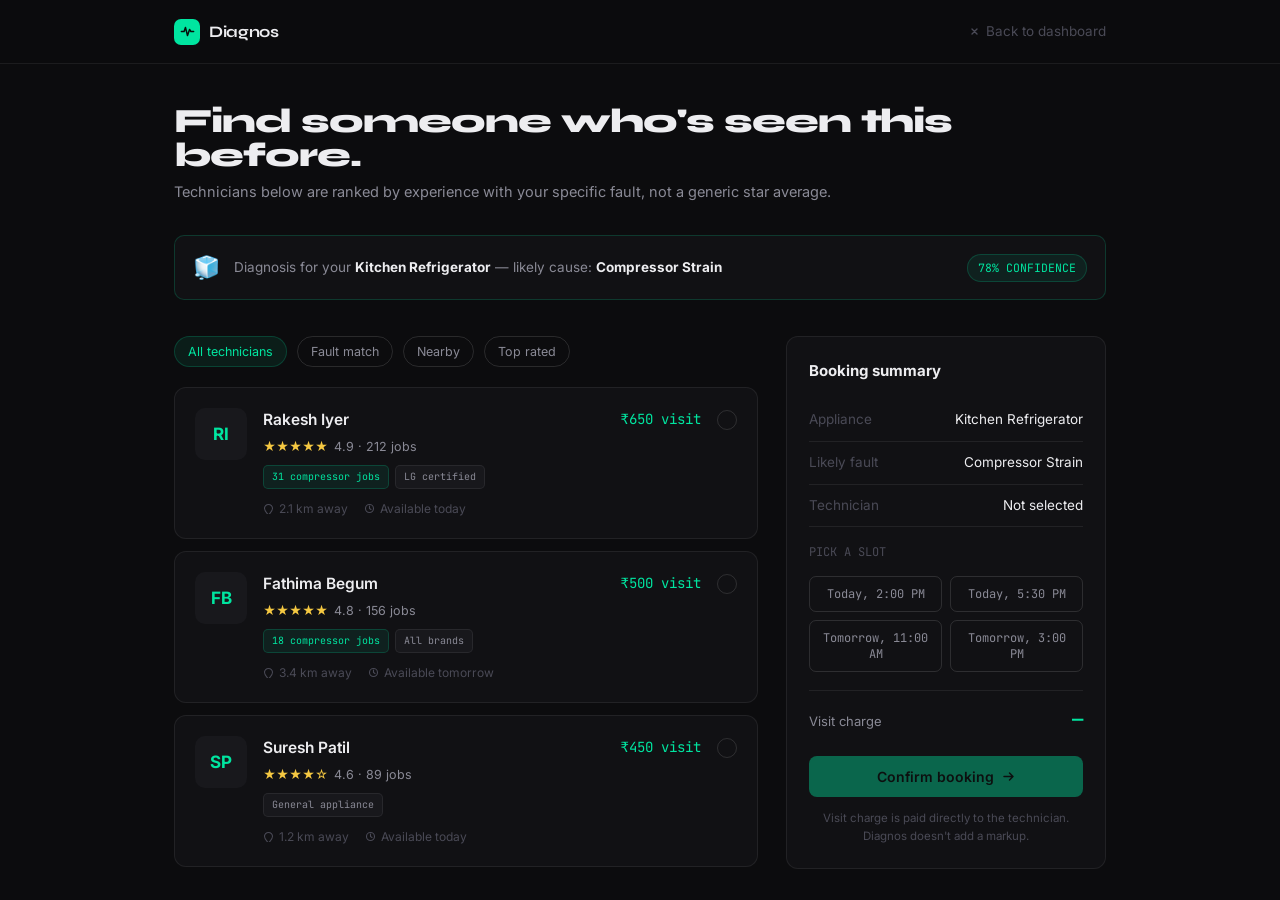
==== book-technician.html @ 05e7fd40 "Initial Commit" ====
<!DOCTYPE html>
<html lang="en">
<head>
<meta charset="UTF-8">
<meta name="viewport" content="width=device-width, initial-scale=1.0">
<title>Book a technician — Diagnos</title>
<link rel="preconnect" href="https://fonts.googleapis.com">
<link rel="preconnect" href="https://fonts.gstatic.com" crossorigin>
<link href="https://fonts.googleapis.com/css2?family=Syne:wght@600;700;800&family=Inter:wght@400;500;600&family=JetBrains+Mono:wght@400;500&display=swap" rel="stylesheet">
<style>
:root {
  --bg:        #0C0C0E;
  --surface:   #111114;
  --surface-2: #18181C;
  --border:    rgba(255,255,255,0.07);
  --border-2:  rgba(255,255,255,0.12);
  --text:      #EDEDF0;
  --muted:     #8A8A96;
  --dim:       #4A4A56;
  --accent:    #00E5A0;
  --accent-dim:#00E5A014;
  --accent-bdr:#00E5A030;
  --red:       #FF5757;
  --yellow:    #F5C842;
  --ff-display: 'Syne', sans-serif;
  --ff-body:    'Inter', sans-serif;
  --ff-mono:    'JetBrains Mono', monospace;
  --ease: cubic-bezier(0.16, 1, 0.3, 1);
}
*, *::before, *::after { margin: 0; padding: 0; box-sizing: border-box; }
body {
  background: var(--bg);
  color: var(--text);
  font-family: var(--ff-body);
  font-size: 16px;
  line-height: 1.6;
  -webkit-font-smoothing: antialiased;
  min-height: 100vh;
}
a { color: inherit; text-decoration: none; }
button { cursor: pointer; font-family: inherit; border: none; background: none; }

:focus-visible { outline: 2px solid var(--accent); outline-offset: 3px; border-radius: 4px; }
.display { font-family: var(--ff-display); font-weight: 800; letter-spacing: -0.03em; line-height: 1.0; }
.mono { font-family: var(--ff-mono); }

.btn {
  display: inline-flex; align-items: center; justify-content: center; gap: 8px;
  padding: 12px 22px; border-radius: 8px; font-size: 14px; font-weight: 600;
  transition: all 0.18s ease; white-space: nowrap;
}
.btn svg { flex-shrink: 0; transition: transform 0.18s ease; }
.btn:hover svg { transform: translateX(2px); }
.btn:disabled { opacity: 0.4; cursor: not-allowed; }
.btn-primary { background: var(--accent); color: #060E09; }
.btn-primary:hover:not(:disabled) { background: #19FFAD; transform: translateY(-1px); box-shadow: 0 6px 24px rgba(0,229,160,0.28); }
.btn-secondary { background: transparent; color: var(--muted); border: 1px solid var(--border-2); }
.btn-secondary:hover { color: var(--text); border-color: rgba(255,255,255,0.22); }

#topbar {
  position: sticky; top: 0; z-index: 50; height: 64px;
  display: flex; align-items: center;
  background: rgba(12,12,14,0.88); backdrop-filter: blur(16px);
  border-bottom: 1px solid var(--border);
}
.topbar-inner { width: 100%; max-width: 980px; margin: 0 auto; padding: 0 24px; display: flex; align-items: center; justify-content: space-between; }
.nav-logo { display: flex; align-items: center; gap: 9px; font-family: var(--ff-display); font-size: 16px; font-weight: 700; letter-spacing: -0.02em; }
.nav-logo-mark { width: 26px; height: 26px; background: var(--accent); border-radius: 7px; display: flex; align-items: center; justify-content: center; }
.nav-logo-mark svg { width: 15px; height: 15px; }
.exit-link { font-size: 13.5px; color: var(--dim); display: flex; align-items: center; gap: 6px; transition: color 0.15s ease; }
.exit-link:hover { color: var(--muted); }

.wrap { max-width: 980px; margin: 0 auto; padding: 0 24px; }

.page-head { padding: 40px 0 32px; }
.page-head h1 { font-size: clamp(26px, 3.4vw, 34px); margin-bottom: 8px; }
.page-head p { font-size: 14.5px; color: var(--muted); }

/* context strip carried from diagnosis */
.context-strip {
  display: flex;
  align-items: center;
  gap: 14px;
  background: var(--surface);
  border: 1px solid var(--accent-bdr);
  border-radius: 10px;
  padding: 14px 18px;
  margin-bottom: 36px;
}
.context-icon { font-size: 22px; }
.context-text { font-size: 13.5px; color: var(--muted); }
.context-text strong { color: var(--text); }
.context-conf {
  margin-left: auto;
  font-family: var(--ff-mono);
  font-size: 11.5px;
  color: var(--accent);
  background: var(--accent-dim);
  border: 1px solid var(--accent-bdr);
  padding: 4px 10px;
  border-radius: 100px;
  flex-shrink: 0;
}

.layout { display: grid; grid-template-columns: 1fr 320px; gap: 28px; align-items: start; }

/* filters */
.filter-row {
  display: flex;
  gap: 10px;
  margin-bottom: 20px;
  flex-wrap: wrap;
}
.filter-chip {
  font-size: 12.5px;
  padding: 7px 13px;
  border-radius: 100px;
  border: 1px solid var(--border-2);
  color: var(--muted);
  transition: all 0.15s ease;
}
.filter-chip:hover { color: var(--text); border-color: rgba(255,255,255,0.22); }
.filter-chip.active { color: var(--accent); background: var(--accent-dim); border-color: var(--accent-bdr); }

/* technician cards */
.tech-list { display: flex; flex-direction: column; gap: 12px; }
.tech-card {
  background: var(--surface);
  border: 1px solid var(--border);
  border-radius: 12px;
  padding: 20px;
  display: flex;
  gap: 16px;
  transition: border-color 0.18s ease;
  cursor: pointer;
}
.tech-card:hover { border-color: var(--border-2); }
.tech-card.selected { border-color: var(--accent-bdr); background: var(--accent-dim); }

.tech-avatar {
  width: 52px; height: 52px; border-radius: 10px;
  background: var(--surface-2);
  display: flex; align-items: center; justify-content: center;
  font-size: 17px; font-weight: 700; color: var(--accent);
  flex-shrink: 0;
}

.tech-info { flex: 1; min-width: 0; }
.tech-top { display: flex; justify-content: space-between; align-items: flex-start; gap: 10px; margin-bottom: 4px; }
.tech-name { font-size: 15.5px; font-weight: 600; }
.tech-price { font-family: var(--ff-mono); font-size: 14px; color: var(--accent); white-space: nowrap; }

.tech-rating { display: flex; align-items: center; gap: 6px; font-size: 12.5px; color: var(--muted); margin-bottom: 8px; }
.tech-rating .stars { color: var(--yellow); }

.tech-tags { display: flex; gap: 6px; flex-wrap: wrap; margin-bottom: 10px; }
.tech-tag {
  font-family: var(--ff-mono);
  font-size: 10px;
  padding: 3px 8px;
  border-radius: 5px;
  background: var(--surface-2);
  color: var(--muted);
  border: 1px solid var(--border);
}
.tech-tag.match { color: var(--accent); border-color: var(--accent-bdr); background: var(--accent-dim); }

.tech-meta { display: flex; gap: 16px; font-size: 12px; color: var(--dim); }
.tech-meta span { display: flex; align-items: center; gap: 5px; }
.tech-meta svg { flex-shrink: 0; }

.tech-radio {
  width: 20px; height: 20px;
  border-radius: 50%;
  border: 1.5px solid var(--border-2);
  flex-shrink: 0;
  margin-top: 2px;
  display: flex; align-items: center; justify-content: center;
  transition: border-color 0.18s ease;
}
.tech-card.selected .tech-radio { border-color: var(--accent); }
.tech-radio-dot { width: 10px; height: 10px; border-radius: 50%; background: var(--accent); opacity: 0; transition: opacity 0.15s ease; }
.tech-card.selected .tech-radio-dot { opacity: 1; }

/* booking summary sidebar */
.summary-card {
  background: var(--surface);
  border: 1px solid var(--border);
  border-radius: 12px;
  padding: 22px;
  position: sticky;
  top: 88px;
}
.summary-title { font-size: 15px; font-weight: 700; margin-bottom: 16px; }
.summary-row {
  display: flex; justify-content: space-between; align-items: flex-start;
  font-size: 13.5px; padding: 10px 0; border-bottom: 1px solid var(--border);
}
.summary-row:last-of-type { border-bottom: none; }
.summary-row .k { color: var(--dim); }
.summary-row .v { color: var(--text); text-align: right; max-width: 60%; }

.slot-grid { display: grid; grid-template-columns: 1fr 1fr; gap: 8px; margin: 14px 0 18px; }
.slot-btn {
  font-family: var(--ff-mono);
  font-size: 12px;
  padding: 9px;
  text-align: center;
  border-radius: 7px;
  border: 1px solid var(--border-2);
  color: var(--muted);
  transition: all 0.15s ease;
}
.slot-btn:hover { border-color: rgba(255,255,255,0.22); color: var(--text); }
.slot-btn.selected { border-color: var(--accent-bdr); background: var(--accent-dim); color: var(--accent); }
.slot-btn:disabled { opacity: 0.3; cursor: not-allowed; }

.summary-total { display: flex; justify-content: space-between; align-items: baseline; padding: 14px 0; margin-top: 6px; border-top: 1px solid var(--border); }
.summary-total .k { font-size: 13px; color: var(--muted); }
.summary-total .v { font-family: var(--ff-mono); font-size: 19px; font-weight: 600; color: var(--accent); }

.summary-card .btn { width: 100%; margin-top: 6px; }

.confirm-note { font-size: 11.5px; color: var(--dim); margin-top: 12px; line-height: 1.6; text-align: center; }

/* confirmed state */
.confirmed-wrap { display: none; text-align: center; padding: 60px 0 80px; }
.confirmed-wrap.show { display: block; }
.confirmed-icon {
  width: 64px; height: 64px; border-radius: 50%;
  background: var(--accent-dim); border: 1px solid var(--accent-bdr);
  display: flex; align-items: center; justify-content: center;
  color: var(--accent); margin: 0 auto 24px;
}
.confirmed-wrap h2 { font-size: 26px; margin-bottom: 10px; }
.confirmed-wrap p { font-size: 14.5px; color: var(--muted); max-width: 420px; margin: 0 auto 28px; }
.confirmed-detail {
  display: inline-flex; flex-direction: column; gap: 6px;
  background: var(--surface); border: 1px solid var(--border); border-radius: 10px;
  padding: 18px 26px; margin-bottom: 28px; text-align: left;
}
.confirmed-detail-row { display: flex; gap: 24px; font-size: 13.5px; }
.confirmed-detail-row .k { color: var(--dim); width: 90px; flex-shrink: 0; }
.confirmed-actions { display: flex; gap: 12px; justify-content: center; }

@media (max-width: 820px) {
  .layout { grid-template-columns: 1fr; }
  .summary-card { position: static; }
  .tech-card { flex-direction: column; }
}
</style>
</head>
<body>
<script src="auth.js"></script>
<script>DiagnosAuth.requireSignIn('book-technician.html');</script>

<header id="topbar">
  <div class="topbar-inner">
    <div class="nav-logo">
      <div class="nav-logo-mark" aria-hidden="true">
        <svg viewBox="0 0 22 22" fill="none"><path d="M2 11L6 11L8 5L11 17L14 8L16 11L20 11" stroke="#060E09" stroke-width="2.2" stroke-linecap="round" stroke-linejoin="round"/></svg>
      </div>
      Diagnos
    </div>
    <a href="dashboard.html" class="exit-link">
      <svg width="11" height="11" viewBox="0 0 11 11" fill="none"><path d="M3 3L8 8M8 3L3 8" stroke="currentColor" stroke-width="1.4" stroke-linecap="round"/></svg>
      Back to dashboard
    </a>
  </div>
</header>

<main class="wrap">

  <div id="bookingView">
    <div class="page-head">
      <h1 class="display">Find someone who's seen this before.</h1>
      <p>Technicians below are ranked by experience with your specific fault, not a generic star average.</p>
    </div>

    <div class="context-strip">
      <span class="context-icon">🧊</span>
      <span class="context-text">Diagnosis for your <strong>Kitchen Refrigerator</strong> — likely cause: <strong>Compressor Strain</strong></span>
      <span class="context-conf">78% CONFIDENCE</span>
    </div>

    <div class="layout">
      <div class="tech-col">

        <div class="filter-row">
          <button type="button" class="filter-chip active" data-filter="all">All technicians</button>
          <button type="button" class="filter-chip" data-filter="match">Fault match</button>
          <button type="button" class="filter-chip" data-filter="nearby">Nearby</button>
          <button type="button" class="filter-chip" data-filter="rated">Top rated</button>
        </div>

        <div class="tech-list" id="techList">

          <div class="tech-card" data-id="1" data-price="650" data-name="Rakesh Iyer" data-eta="Today, 2:00 PM">
            <div class="tech-avatar">RI</div>
            <div class="tech-info">
              <div class="tech-top">
                <div class="tech-name">Rakesh Iyer</div>
                <div class="tech-price mono">₹650 visit</div>
              </div>
              <div class="tech-rating"><span class="stars">★★★★★</span> 4.9 · 212 jobs</div>
              <div class="tech-tags">
                <span class="tech-tag match">31 compressor jobs</span>
                <span class="tech-tag">LG certified</span>
              </div>
              <div class="tech-meta">
                <span><svg width="11" height="11" viewBox="0 0 11 11" fill="none"><path d="M5.5 1.5C3.2 1.5 1.5 3.2 1.5 5.3c0 2.6 4 6.7 4 6.7s4-4.1 4-6.7C9.5 3.2 7.8 1.5 5.5 1.5Z" stroke="currentColor" stroke-width="1.1"/></svg>2.1 km away</span>
                <span><svg width="11" height="11" viewBox="0 0 11 11" fill="none"><circle cx="5.5" cy="5.5" r="4" stroke="currentColor" stroke-width="1.1"/><path d="M5.5 3V5.5L7 6.5" stroke="currentColor" stroke-width="1.1" stroke-linecap="round"/></svg>Available today</span>
              </div>
            </div>
            <div class="tech-radio"><div class="tech-radio-dot"></div></div>
          </div>

          <div class="tech-card" data-id="2" data-price="500" data-name="Fathima Begum" data-eta="Tomorrow, 11:00 AM">
            <div class="tech-avatar">FB</div>
            <div class="tech-info">
              <div class="tech-top">
                <div class="tech-name">Fathima Begum</div>
                <div class="tech-price mono">₹500 visit</div>
              </div>
              <div class="tech-rating"><span class="stars">★★★★★</span> 4.8 · 156 jobs</div>
              <div class="tech-tags">
                <span class="tech-tag match">18 compressor jobs</span>
                <span class="tech-tag">All brands</span>
              </div>
              <div class="tech-meta">
                <span><svg width="11" height="11" viewBox="0 0 11 11" fill="none"><path d="M5.5 1.5C3.2 1.5 1.5 3.2 1.5 5.3c0 2.6 4 6.7 4 6.7s4-4.1 4-6.7C9.5 3.2 7.8 1.5 5.5 1.5Z" stroke="currentColor" stroke-width="1.1"/></svg>3.4 km away</span>
                <span><svg width="11" height="11" viewBox="0 0 11 11" fill="none"><circle cx="5.5" cy="5.5" r="4" stroke="currentColor" stroke-width="1.1"/><path d="M5.5 3V5.5L7 6.5" stroke="currentColor" stroke-width="1.1" stroke-linecap="round"/></svg>Available tomorrow</span>
              </div>
            </div>
            <div class="tech-radio"><div class="tech-radio-dot"></div></div>
          </div>

          <div class="tech-card" data-id="3" data-price="450" data-name="Suresh Patil" data-eta="Today, 5:30 PM">
            <div class="tech-avatar">SP</div>
            <div class="tech-info">
              <div class="tech-top">
                <div class="tech-name">Suresh Patil</div>
                <div class="tech-price mono">₹450 visit</div>
              </div>
              <div class="tech-rating"><span class="stars">★★★★☆</span> 4.6 · 89 jobs</div>
              <div class="tech-tags">
                <span class="tech-tag">General appliance</span>
              </div>
              <div class="tech-meta">
                <span><svg width="11" height="11" viewBox="0 0 11 11" fill="none"><path d="M5.5 1.5C3.2 1.5 1.5 3.2 1.5 5.3c0 2.6 4 6.7 4 6.7s4-4.1 4-6.7C9.5 3.2 7.8 1.5 5.5 1.5Z" stroke="currentColor" stroke-width="1.1"/></svg>1.2 km away</span>
                <span><svg width="11" height="11" viewBox="0 0 11 11" fill="none"><circle cx="5.5" cy="5.5" r="4" stroke="currentColor" stroke-width="1.1"/><path d="M5.5 3V5.5L7 6.5" stroke="currentColor" stroke-width="1.1" stroke-linecap="round"/></svg>Available today</span>
              </div>
            </div>
            <div class="tech-radio"><div class="tech-radio-dot"></div></div>
          </div>

        </div>
      </div>

      <aside class="summary-card">
        <div class="summary-title">Booking summary</div>

        <div class="summary-row">
          <span class="k">Appliance</span>
          <span class="v">Kitchen Refrigerator</span>
        </div>
        <div class="summary-row">
          <span class="k">Likely fault</span>
          <span class="v">Compressor Strain</span>
        </div>
        <div class="summary-row">
          <span class="k">Technician</span>
          <span class="v" id="summaryTech">Not selected</span>
        </div>

        <div style="font-size:12px;color:var(--dim);margin:16px 0 0;font-family:var(--ff-mono);">PICK A SLOT</div>
        <div class="slot-grid">
          <button type="button" class="slot-btn" data-slot="Today, 2:00 PM">Today, 2:00 PM</button>
          <button type="button" class="slot-btn" data-slot="Today, 5:30 PM">Today, 5:30 PM</button>
          <button type="button" class="slot-btn" data-slot="Tomorrow, 11:00 AM">Tomorrow, 11:00 AM</button>
          <button type="button" class="slot-btn" data-slot="Tomorrow, 3:00 PM">Tomorrow, 3:00 PM</button>
        </div>

        <div class="summary-total">
          <span class="k">Visit charge</span>
          <span class="v" id="summaryPrice">—</span>
        </div>

        <button type="button" class="btn btn-primary" id="confirmBtn" disabled>
          Confirm booking
          <svg width="13" height="13" viewBox="0 0 13 13" fill="none" aria-hidden="true"><path d="M2 6.5H11M11 6.5L7.5 3M11 6.5L7.5 10" stroke="currentColor" stroke-width="1.5" stroke-linecap="round" stroke-linejoin="round"/></svg>
        </button>
        <p class="confirm-note">Visit charge is paid directly to the technician. Diagnos doesn't add a markup.</p>
      </aside>
    </div>
  </div>

  <div class="confirmed-wrap" id="confirmedView">
    <div class="confirmed-icon">
      <svg width="28" height="28" viewBox="0 0 28 28" fill="none"><path d="M6 14.5L11.5 20L22 8" stroke="currentColor" stroke-width="2.2" stroke-linecap="round" stroke-linejoin="round"/></svg>
    </div>
    <h2 class="display">Booking confirmed.</h2>
    <p>You'll get a reminder an hour before your technician arrives. They'll already have your diagnosis report.</p>

    <div class="confirmed-detail">
      <div class="confirmed-detail-row"><span class="k">Technician</span><span class="v" id="confTechName"></span></div>
      <div class="confirmed-detail-row"><span class="k">Time</span><span class="v" id="confSlot"></span></div>
      <div class="confirmed-detail-row"><span class="k">Appliance</span><span class="v">Kitchen Refrigerator</span></div>
      <div class="confirmed-detail-row"><span class="k">Visit charge</span><span class="v" id="confPrice"></span></div>
    </div>

    <div class="confirmed-actions">
      <a href="dashboard.html" class="btn btn-secondary">Back to dashboard</a>
      <a href="diagnosis.html" class="btn btn-primary">Run another diagnosis</a>
    </div>
  </div>

</main>

<script>
'use strict';

let selectedTech = null;
let selectedSlot = null;

const techList = document.getElementById('techList');
const summaryTech = document.getElementById('summaryTech');
const summaryPrice = document.getElementById('summaryPrice');
const confirmBtn = document.getElementById('confirmBtn');

function updateConfirmState() {
  confirmBtn.disabled = !(selectedTech && selectedSlot);
}

techList.querySelectorAll('.tech-card').forEach(card => {
  card.addEventListener('click', () => {
    techList.querySelectorAll('.tech-card').forEach(c => c.classList.remove('selected'));
    card.classList.add('selected');
    selectedTech = {
      name: card.dataset.name,
      price: card.dataset.price
    };
    summaryTech.textContent = selectedTech.name;
    summaryPrice.textContent = '₹' + selectedTech.price;
    updateConfirmState();
  });
});

document.querySelectorAll('.slot-btn').forEach(btn => {
  btn.addEventListener('click', () => {
    document.querySelectorAll('.slot-btn').forEach(b => b.classList.remove('selected'));
    btn.classList.add('selected');
    selectedSlot = btn.dataset.slot;
    updateConfirmState();
  });
});

document.querySelectorAll('.filter-chip').forEach(chip => {
  chip.addEventListener('click', () => {
    document.querySelectorAll('.filter-chip').forEach(c => c.classList.remove('active'));
    chip.classList.add('active');
    // Mock filter — in this demo all technicians remain visible regardless of filter.
  });
});

confirmBtn.addEventListener('click', () => {
  if (!selectedTech || !selectedSlot) return;
  document.getElementById('confTechName').textContent = selectedTech.name;
  document.getElementById('confSlot').textContent = selectedSlot;
  document.getElementById('confPrice').textContent = '₹' + selectedTech.price;

  document.getElementById('bookingView').style.display = 'none';
  document.getElementById('confirmedView').classList.add('show');
  window.scrollTo({ top: 0, behavior: 'smooth' });
});
</script>

</body>
</html>
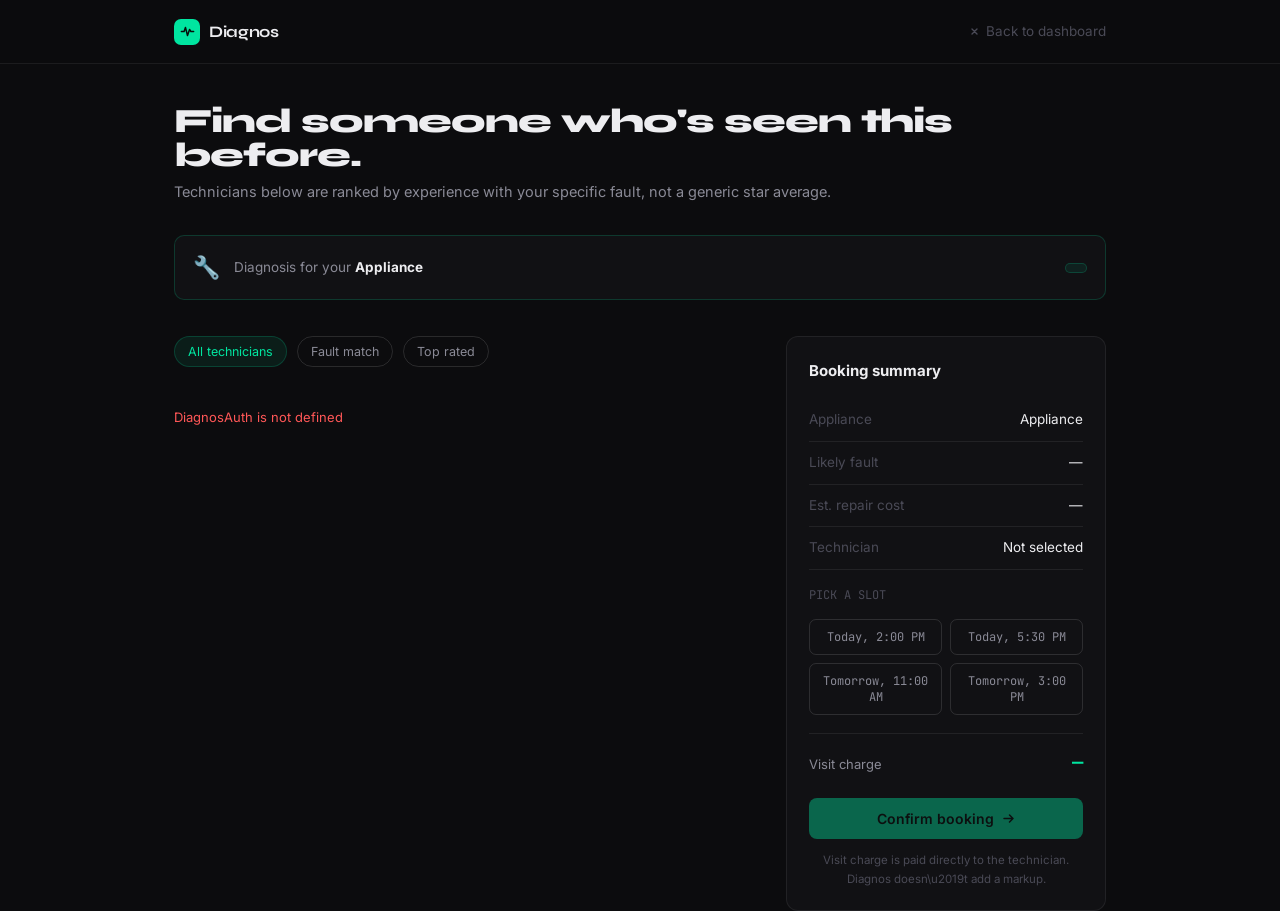
==== commit d4ac7d14: "techinician backend completed" ====
--- a/book-technician.html
+++ b/book-technician.html
@@ -277,10 +277,10 @@
       <p>Technicians below are ranked by experience with your specific fault, not a generic star average.</p>
     </div>
 
-    <div class="context-strip">
-      <span class="context-icon">🧊</span>
-      <span class="context-text">Diagnosis for your <strong>Kitchen Refrigerator</strong> — likely cause: <strong>Compressor Strain</strong></span>
-      <span class="context-conf">78% CONFIDENCE</span>
+    <div class="context-strip" id="contextStrip">
+      <span class="context-icon" id="ctxIcon">🔧</span>
+      <span class="context-text" id="ctxText">Loading diagnosis context...</span>
+      <span class="context-conf" id="ctxConf"></span>
     </div>
 
     <div class="layout">
@@ -289,71 +289,11 @@
         <div class="filter-row">
           <button type="button" class="filter-chip active" data-filter="all">All technicians</button>
           <button type="button" class="filter-chip" data-filter="match">Fault match</button>
-          <button type="button" class="filter-chip" data-filter="nearby">Nearby</button>
           <button type="button" class="filter-chip" data-filter="rated">Top rated</button>
         </div>
 
         <div class="tech-list" id="techList">
-
-          <div class="tech-card" data-id="1" data-price="650" data-name="Rakesh Iyer" data-eta="Today, 2:00 PM">
-            <div class="tech-avatar">RI</div>
-            <div class="tech-info">
-              <div class="tech-top">
-                <div class="tech-name">Rakesh Iyer</div>
-                <div class="tech-price mono">₹650 visit</div>
-              </div>
-              <div class="tech-rating"><span class="stars">★★★★★</span> 4.9 · 212 jobs</div>
-              <div class="tech-tags">
-                <span class="tech-tag match">31 compressor jobs</span>
-                <span class="tech-tag">LG certified</span>
-              </div>
-              <div class="tech-meta">
-                <span><svg width="11" height="11" viewBox="0 0 11 11" fill="none"><path d="M5.5 1.5C3.2 1.5 1.5 3.2 1.5 5.3c0 2.6 4 6.7 4 6.7s4-4.1 4-6.7C9.5 3.2 7.8 1.5 5.5 1.5Z" stroke="currentColor" stroke-width="1.1"/></svg>2.1 km away</span>
-                <span><svg width="11" height="11" viewBox="0 0 11 11" fill="none"><circle cx="5.5" cy="5.5" r="4" stroke="currentColor" stroke-width="1.1"/><path d="M5.5 3V5.5L7 6.5" stroke="currentColor" stroke-width="1.1" stroke-linecap="round"/></svg>Available today</span>
-              </div>
-            </div>
-            <div class="tech-radio"><div class="tech-radio-dot"></div></div>
-          </div>
-
-          <div class="tech-card" data-id="2" data-price="500" data-name="Fathima Begum" data-eta="Tomorrow, 11:00 AM">
-            <div class="tech-avatar">FB</div>
-            <div class="tech-info">
-              <div class="tech-top">
-                <div class="tech-name">Fathima Begum</div>
-                <div class="tech-price mono">₹500 visit</div>
-              </div>
-              <div class="tech-rating"><span class="stars">★★★★★</span> 4.8 · 156 jobs</div>
-              <div class="tech-tags">
-                <span class="tech-tag match">18 compressor jobs</span>
-                <span class="tech-tag">All brands</span>
-              </div>
-              <div class="tech-meta">
-                <span><svg width="11" height="11" viewBox="0 0 11 11" fill="none"><path d="M5.5 1.5C3.2 1.5 1.5 3.2 1.5 5.3c0 2.6 4 6.7 4 6.7s4-4.1 4-6.7C9.5 3.2 7.8 1.5 5.5 1.5Z" stroke="currentColor" stroke-width="1.1"/></svg>3.4 km away</span>
-                <span><svg width="11" height="11" viewBox="0 0 11 11" fill="none"><circle cx="5.5" cy="5.5" r="4" stroke="currentColor" stroke-width="1.1"/><path d="M5.5 3V5.5L7 6.5" stroke="currentColor" stroke-width="1.1" stroke-linecap="round"/></svg>Available tomorrow</span>
-              </div>
-            </div>
-            <div class="tech-radio"><div class="tech-radio-dot"></div></div>
-          </div>
-
-          <div class="tech-card" data-id="3" data-price="450" data-name="Suresh Patil" data-eta="Today, 5:30 PM">
-            <div class="tech-avatar">SP</div>
-            <div class="tech-info">
-              <div class="tech-top">
-                <div class="tech-name">Suresh Patil</div>
-                <div class="tech-price mono">₹450 visit</div>
-              </div>
-              <div class="tech-rating"><span class="stars">★★★★☆</span> 4.6 · 89 jobs</div>
-              <div class="tech-tags">
-                <span class="tech-tag">General appliance</span>
-              </div>
-              <div class="tech-meta">
-                <span><svg width="11" height="11" viewBox="0 0 11 11" fill="none"><path d="M5.5 1.5C3.2 1.5 1.5 3.2 1.5 5.3c0 2.6 4 6.7 4 6.7s4-4.1 4-6.7C9.5 3.2 7.8 1.5 5.5 1.5Z" stroke="currentColor" stroke-width="1.1"/></svg>1.2 km away</span>
-                <span><svg width="11" height="11" viewBox="0 0 11 11" fill="none"><circle cx="5.5" cy="5.5" r="4" stroke="currentColor" stroke-width="1.1"/><path d="M5.5 3V5.5L7 6.5" stroke="currentColor" stroke-width="1.1" stroke-linecap="round"/></svg>Available today</span>
-              </div>
-            </div>
-            <div class="tech-radio"><div class="tech-radio-dot"></div></div>
-          </div>
-
+          <div style="color:var(--muted);font-size:13.5px;padding:20px 0;">Loading technicians...</div>
         </div>
       </div>
 
@@ -362,11 +302,15 @@
 
         <div class="summary-row">
           <span class="k">Appliance</span>
-          <span class="v">Kitchen Refrigerator</span>
+          <span class="v" id="summaryAppliance">—</span>
         </div>
         <div class="summary-row">
           <span class="k">Likely fault</span>
-          <span class="v">Compressor Strain</span>
+          <span class="v" id="summaryFault">—</span>
+        </div>
+        <div class="summary-row">
+          <span class="k">Est. repair cost</span>
+          <span class="v" id="summaryCost">—</span>
         </div>
         <div class="summary-row">
           <span class="k">Technician</span>
@@ -390,7 +334,8 @@
           Confirm booking
           <svg width="13" height="13" viewBox="0 0 13 13" fill="none" aria-hidden="true"><path d="M2 6.5H11M11 6.5L7.5 3M11 6.5L7.5 10" stroke="currentColor" stroke-width="1.5" stroke-linecap="round" stroke-linejoin="round"/></svg>
         </button>
-        <p class="confirm-note">Visit charge is paid directly to the technician. Diagnos doesn't add a markup.</p>
+        <p class="confirm-note">Visit charge is paid directly to the technician. Diagnos doesn\u2019t add a markup.</p>
+        <div id="bookingError" style="color:var(--red);font-size:12px;margin-top:8px;display:none;"></div>
       </aside>
     </div>
   </div>
@@ -400,12 +345,12 @@
       <svg width="28" height="28" viewBox="0 0 28 28" fill="none"><path d="M6 14.5L11.5 20L22 8" stroke="currentColor" stroke-width="2.2" stroke-linecap="round" stroke-linejoin="round"/></svg>
     </div>
     <h2 class="display">Booking confirmed.</h2>
-    <p>You'll get a reminder an hour before your technician arrives. They'll already have your diagnosis report.</p>
+    <p>You\u2019ll get a reminder an hour before your technician arrives. They\u2019ll already have your diagnosis report.</p>
 
     <div class="confirmed-detail">
       <div class="confirmed-detail-row"><span class="k">Technician</span><span class="v" id="confTechName"></span></div>
       <div class="confirmed-detail-row"><span class="k">Time</span><span class="v" id="confSlot"></span></div>
-      <div class="confirmed-detail-row"><span class="k">Appliance</span><span class="v">Kitchen Refrigerator</span></div>
+      <div class="confirmed-detail-row"><span class="k">Appliance</span><span class="v" id="confAppliance"></span></div>
       <div class="confirmed-detail-row"><span class="k">Visit charge</span><span class="v" id="confPrice"></span></div>
     </div>
 
@@ -420,32 +365,145 @@
 <script>
 'use strict';
 
+const API_BASE = 'http://127.0.0.1:8000';
+const APPLIANCE_ICONS = { fridge: '\u2744\ufe0f', ac: '\u2744\ufe0f', washer: '\ud83e\uddf9', purifier: '\ud83d\udca8', camera: '\ud83d\udcf7' };
+
 let selectedTech = null;
 let selectedSlot = null;
+let allTechnicians = [];
+let ctx = null;
 
 const techList = document.getElementById('techList');
 const summaryTech = document.getElementById('summaryTech');
 const summaryPrice = document.getElementById('summaryPrice');
 const confirmBtn = document.getElementById('confirmBtn');
+const bookingError = document.getElementById('bookingError');
+
+function escapeHtml(s) {
+  const d = document.createElement('div'); d.textContent = s; return d.innerHTML;
+}
 
 function updateConfirmState() {
   confirmBtn.disabled = !(selectedTech && selectedSlot);
 }
 
-techList.querySelectorAll('.tech-card').forEach(card => {
+// Load diagnosis context from sessionStorage or URL params
+function loadContext() {
+  const stored = sessionStorage.getItem('diagnos_booking_context');
+  if (stored) {
+    ctx = JSON.parse(stored);
+  } else {
+    const params = new URLSearchParams(location.search);
+    ctx = {
+      diagnosis_id: params.get('diagnosis_id'),
+      fault_name: params.get('fault'),
+      appliance_name: params.get('appliance') || 'Appliance',
+      confidence: null,
+      cost_min: null,
+      cost_max: null,
+    };
+  }
+
+  // Fill context strip
+  document.getElementById('ctxIcon').textContent = APPLIANCE_ICONS[ctx.appliance_type] || '\ud83d\udd27';
+  const faultText = ctx.fault_name ? ` \u2014 likely cause: <strong>${escapeHtml(ctx.fault_name)}</strong>` : '';
+  document.getElementById('ctxText').innerHTML = `Diagnosis for your <strong>${escapeHtml(ctx.appliance_name || ctx.appliance_type || 'appliance')}</strong>${faultText}`;
+  document.getElementById('ctxConf').textContent = ctx.confidence ? ctx.confidence.toFixed(0) + '% CONFIDENCE' : '';
+
+  // Fill summary
+  document.getElementById('summaryAppliance').textContent = ctx.appliance_name || ctx.appliance_type || '—';
+  document.getElementById('summaryFault').textContent = ctx.fault_name || '—';
+  if (ctx.cost_min != null && ctx.cost_max != null) {
+    document.getElementById('summaryCost').textContent = '\u20b9' + Number(ctx.cost_min).toLocaleString('en-IN') + '\u2013\u20b9' + Number(ctx.cost_max).toLocaleString('en-IN');
+  }
+}
+
+// Render a single technician card
+function renderTechCard(tech) {
+  const initials = tech.name.split(' ').map(w => w[0]).join('').toUpperCase();
+  const stars = '\u2605'.repeat(Math.round(tech.rating || 0)) + '\u2606'.repeat(5 - Math.round(tech.rating || 0));
+  const isMatch = ctx && ctx.fault_name && tech.specialties.includes(ctx.fault_name);
+
+  let tagsHtml = '';
+  if (isMatch) {
+    tagsHtml += `<span class="tech-tag match">${escapeHtml(ctx.fault_name)} specialist</span>`;
+  }
+  tech.specialties.slice(0, 2).forEach(s => {
+    if (s !== ctx?.fault_name) {
+      tagsHtml += `<span class="tech-tag">${escapeHtml(s)}</span>`;
+    }
+  });
+
+  const card = document.createElement('div');
+  card.className = 'tech-card';
+  card.dataset.id = tech.id;
+  card.innerHTML = `
+    <div class="tech-avatar">${initials}</div>
+    <div class="tech-info">
+      <div class="tech-top">
+        <div class="tech-name">${escapeHtml(tech.name)}</div>
+        <div class="tech-price mono">\u20b9${tech.price_per_visit || 0} visit</div>
+      </div>
+      <div class="tech-rating"><span class="stars">${stars}</span> ${(tech.rating || 0).toFixed(1)} \u00b7 ${tech.jobs_completed} jobs</div>
+      <div class="tech-tags">${tagsHtml}</div>
+      <div class="tech-meta">
+        <span><svg width="11" height="11" viewBox="0 0 11 11" fill="none"><path d="M5.5 1.5C3.2 1.5 1.5 3.2 1.5 5.3c0 2.6 4 6.7 4 6.7s4-4.1 4-6.7C9.5 3.2 7.8 1.5 5.5 1.5Z" stroke="currentColor" stroke-width="1.1"/></svg>${escapeHtml(tech.service_area || 'Local')}</span>
+        <span><svg width="11" height="11" viewBox="0 0 11 11" fill="none"><circle cx="5.5" cy="5.5" r="4" stroke="currentColor" stroke-width="1.1"/><path d="M5.5 3V5.5L7 6.5" stroke="currentColor" stroke-width="1.1" stroke-linecap="round"/></svg>Available today</span>
+      </div>
+    </div>
+    <div class="tech-radio"><div class="tech-radio-dot"></div></div>
+  `;
+
   card.addEventListener('click', () => {
     techList.querySelectorAll('.tech-card').forEach(c => c.classList.remove('selected'));
     card.classList.add('selected');
-    selectedTech = {
-      name: card.dataset.name,
-      price: card.dataset.price
-    };
-    summaryTech.textContent = selectedTech.name;
-    summaryPrice.textContent = '₹' + selectedTech.price;
+    selectedTech = { id: tech.id, name: tech.name, price: tech.price_per_visit };
+    summaryTech.textContent = tech.name;
+    summaryPrice.textContent = '\u20b9' + (tech.price_per_visit || 0);
     updateConfirmState();
   });
+
+  return card;
+}
+
+function renderTechnicians(techs) {
+  techList.innerHTML = '';
+  if (techs.length === 0) {
+    techList.innerHTML = '<div style="color:var(--muted);font-size:13.5px;padding:20px 0;">No technicians available.</div>';
+    return;
+  }
+  techs.forEach(t => techList.appendChild(renderTechCard(t)));
+}
+
+async function loadTechnicians() {
+  try {
+    const faultParam = ctx && ctx.fault_name ? `?fault_name=${encodeURIComponent(ctx.fault_name)}` : '';
+    const res = await DiagnosAuth.authFetch(`${API_BASE}/technicians${faultParam}`);
+    if (!res.ok) throw new Error('Failed to load technicians');
+    allTechnicians = await res.json();
+    renderTechnicians(allTechnicians);
+  } catch (err) {
+    techList.innerHTML = `<div style="color:var(--red);font-size:13px;padding:20px 0;">${escapeHtml(err.message)}</div>`;
+  }
+}
+
+// Filter chips
+document.querySelectorAll('.filter-chip').forEach(chip => {
+  chip.addEventListener('click', () => {
+    document.querySelectorAll('.filter-chip').forEach(c => c.classList.remove('active'));
+    chip.classList.add('active');
+    const filter = chip.dataset.filter;
+    let filtered = [...allTechnicians];
+    if (filter === 'match' && ctx?.fault_name) {
+      filtered = filtered.filter(t => t.specialties.includes(ctx.fault_name));
+    } else if (filter === 'rated') {
+      filtered.sort((a, b) => (b.rating || 0) - (a.rating || 0));
+    }
+    renderTechnicians(filtered);
+  });
 });
 
+// Slot selection
 document.querySelectorAll('.slot-btn').forEach(btn => {
   btn.addEventListener('click', () => {
     document.querySelectorAll('.slot-btn').forEach(b => b.classList.remove('selected'));
@@ -455,24 +513,55 @@
   });
 });
 
-document.querySelectorAll('.filter-chip').forEach(chip => {
-  chip.addEventListener('click', () => {
-    document.querySelectorAll('.filter-chip').forEach(c => c.classList.remove('active'));
-    chip.classList.add('active');
-    // Mock filter — in this demo all technicians remain visible regardless of filter.
-  });
+// Confirm booking
+confirmBtn.addEventListener('click', async () => {
+  if (!selectedTech || !selectedSlot || !ctx?.diagnosis_id) return;
+  confirmBtn.disabled = true;
+  confirmBtn.textContent = 'Booking...';
+  bookingError.style.display = 'none';
+
+  try {
+    const res = await DiagnosAuth.authFetch(`${API_BASE}/bookings`, {
+      method: 'POST',
+      headers: { 'Content-Type': 'application/json' },
+      body: JSON.stringify({
+        diagnosis_id: ctx.diagnosis_id,
+        technician_id: selectedTech.id,
+        scheduled_slot: selectedSlot,
+      }),
+    });
+
+    if (!res.ok) {
+      const body = await res.json().catch(() => ({}));
+      throw new Error(body.detail || 'Booking failed');
+    }
+
+    const booking = await res.json();
+
+    // Show confirmation
+    document.getElementById('confTechName').textContent = selectedTech.name;
+    document.getElementById('confSlot').textContent = selectedSlot;
+    document.getElementById('confAppliance').textContent = ctx.appliance_name || ctx.appliance_type || '—';
+    document.getElementById('confPrice').textContent = '\u20b9' + (booking.price || selectedTech.price);
+
+    document.getElementById('bookingView').style.display = 'none';
+    document.getElementById('confirmedView').classList.add('show');
+    window.scrollTo({ top: 0, behavior: 'smooth' });
+
+    // Clear booking context
+    sessionStorage.removeItem('diagnos_booking_context');
+
+  } catch (err) {
+    bookingError.textContent = err.message;
+    bookingError.style.display = 'block';
+    confirmBtn.disabled = false;
+    confirmBtn.innerHTML = 'Confirm booking <svg width="13" height="13" viewBox="0 0 13 13" fill="none" aria-hidden="true"><path d="M2 6.5H11M11 6.5L7.5 3M11 6.5L7.5 10" stroke="currentColor" stroke-width="1.5" stroke-linecap="round" stroke-linejoin="round"/></svg>';
+  }
 });
 
-confirmBtn.addEventListener('click', () => {
-  if (!selectedTech || !selectedSlot) return;
-  document.getElementById('confTechName').textContent = selectedTech.name;
-  document.getElementById('confSlot').textContent = selectedSlot;
-  document.getElementById('confPrice').textContent = '₹' + selectedTech.price;
-
-  document.getElementById('bookingView').style.display = 'none';
-  document.getElementById('confirmedView').classList.add('show');
-  window.scrollTo({ top: 0, behavior: 'smooth' });
-});
+// Init
+loadContext();
+loadTechnicians();
 </script>
 
 </body>
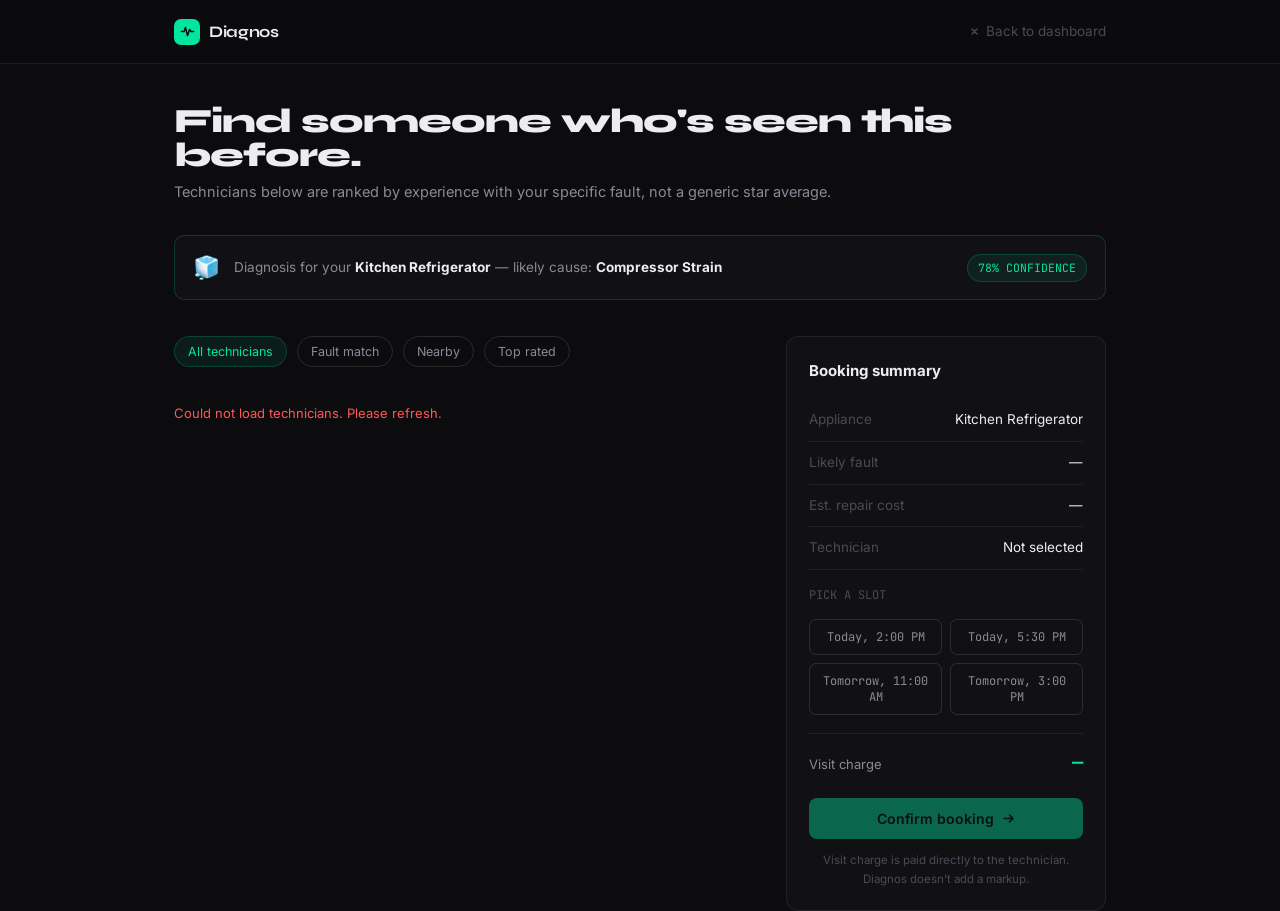
==== commit 69235565: "booking button problem fixed" ====
--- a/book-technician.html
+++ b/book-technician.html
@@ -277,10 +277,10 @@
       <p>Technicians below are ranked by experience with your specific fault, not a generic star average.</p>
     </div>
 
-    <div class="context-strip" id="contextStrip">
-      <span class="context-icon" id="ctxIcon">🔧</span>
-      <span class="context-text" id="ctxText">Loading diagnosis context...</span>
-      <span class="context-conf" id="ctxConf"></span>
+    <div class="context-strip">
+      <span class="context-icon">🧊</span>
+      <span class="context-text">Diagnosis for your <strong>Kitchen Refrigerator</strong> — likely cause: <strong>Compressor Strain</strong></span>
+      <span class="context-conf">78% CONFIDENCE</span>
     </div>
 
     <div class="layout">
@@ -289,6 +289,7 @@
         <div class="filter-row">
           <button type="button" class="filter-chip active" data-filter="all">All technicians</button>
           <button type="button" class="filter-chip" data-filter="match">Fault match</button>
+          <button type="button" class="filter-chip" data-filter="nearby">Nearby</button>
           <button type="button" class="filter-chip" data-filter="rated">Top rated</button>
         </div>
 
@@ -302,7 +303,7 @@
 
         <div class="summary-row">
           <span class="k">Appliance</span>
-          <span class="v" id="summaryAppliance">—</span>
+          <span class="v">Kitchen Refrigerator</span>
         </div>
         <div class="summary-row">
           <span class="k">Likely fault</span>
@@ -334,8 +335,7 @@
           Confirm booking
           <svg width="13" height="13" viewBox="0 0 13 13" fill="none" aria-hidden="true"><path d="M2 6.5H11M11 6.5L7.5 3M11 6.5L7.5 10" stroke="currentColor" stroke-width="1.5" stroke-linecap="round" stroke-linejoin="round"/></svg>
         </button>
-        <p class="confirm-note">Visit charge is paid directly to the technician. Diagnos doesn\u2019t add a markup.</p>
-        <div id="bookingError" style="color:var(--red);font-size:12px;margin-top:8px;display:none;"></div>
+        <p class="confirm-note">Visit charge is paid directly to the technician. Diagnos doesn't add a markup.</p>
       </aside>
     </div>
   </div>
@@ -345,12 +345,12 @@
       <svg width="28" height="28" viewBox="0 0 28 28" fill="none"><path d="M6 14.5L11.5 20L22 8" stroke="currentColor" stroke-width="2.2" stroke-linecap="round" stroke-linejoin="round"/></svg>
     </div>
     <h2 class="display">Booking confirmed.</h2>
-    <p>You\u2019ll get a reminder an hour before your technician arrives. They\u2019ll already have your diagnosis report.</p>
+    <p>You'll get a reminder an hour before your technician arrives. They'll already have your diagnosis report.</p>
 
     <div class="confirmed-detail">
       <div class="confirmed-detail-row"><span class="k">Technician</span><span class="v" id="confTechName"></span></div>
       <div class="confirmed-detail-row"><span class="k">Time</span><span class="v" id="confSlot"></span></div>
-      <div class="confirmed-detail-row"><span class="k">Appliance</span><span class="v" id="confAppliance"></span></div>
+      <div class="confirmed-detail-row"><span class="k">Appliance</span><span class="v" id="confAppliance">—</span></div>
       <div class="confirmed-detail-row"><span class="k">Visit charge</span><span class="v" id="confPrice"></span></div>
     </div>
 
@@ -366,128 +366,64 @@
 'use strict';
 
 const API_BASE = 'http://127.0.0.1:8000';
-const APPLIANCE_ICONS = { fridge: '\u2744\ufe0f', ac: '\u2744\ufe0f', washer: '\ud83e\uddf9', purifier: '\ud83d\udca8', camera: '\ud83d\udcf7' };
 
 let selectedTech = null;
 let selectedSlot = null;
-let allTechnicians = [];
+
+// Load diagnosis context from sessionStorage
 let ctx = null;
+try {
+  const stored = sessionStorage.getItem('diagnos_booking_context');
+  if (stored) ctx = JSON.parse(stored);
+} catch(e) {}
+
+// Load context from URL params as fallback
+if (!ctx) {
+  const params = new URLSearchParams(location.search);
+  ctx = {
+    diagnosis_id: params.get('diagnosis_id'),
+    fault_name: params.get('fault'),
+    appliance_name: params.get('appliance') || 'Appliance',
+    confidence: null, cost_min: null, cost_max: null,
+  };
+}
+
+// Fill context strip if we have data
+if (ctx) {
+  const ctxText = document.querySelector('.context-strip .context-text');
+  const ctxConf = document.querySelector('.context-strip .context-conf');
+  if (ctx.fault_name && ctxText) {
+    ctxText.innerHTML = `Diagnosis for your <strong>${ctx.appliance_name || 'appliance'}</strong> — likely cause: <strong>${ctx.fault_name}</strong>`;
+  }
+  if (ctx.confidence && ctxConf) ctxConf.textContent = ctx.confidence.toFixed(0) + '% CONFIDENCE';
+
+  // Fill summary
+  const summaryFault = document.querySelector('.summary-row .v[id="summaryFault"]');
+  if (summaryFault) summaryFault.textContent = ctx.fault_name || '—';
+  if (ctx.cost_min != null && ctx.cost_max != null) {
+    const costEl = document.getElementById('summaryCost');
+    if (costEl) costEl.textContent = '₹' + Number(ctx.cost_min).toLocaleString('en-IN') + '–₹' + Number(ctx.cost_max).toLocaleString('en-IN');
+  }
+}
 
 const techList = document.getElementById('techList');
 const summaryTech = document.getElementById('summaryTech');
 const summaryPrice = document.getElementById('summaryPrice');
 const confirmBtn = document.getElementById('confirmBtn');
-const bookingError = document.getElementById('bookingError');
-
-function escapeHtml(s) {
-  const d = document.createElement('div'); d.textContent = s; return d.innerHTML;
-}
 
 function updateConfirmState() {
   confirmBtn.disabled = !(selectedTech && selectedSlot);
 }
 
-// Load diagnosis context from sessionStorage or URL params
-function loadContext() {
-  const stored = sessionStorage.getItem('diagnos_booking_context');
-  if (stored) {
-    ctx = JSON.parse(stored);
-  } else {
-    const params = new URLSearchParams(location.search);
-    ctx = {
-      diagnosis_id: params.get('diagnosis_id'),
-      fault_name: params.get('fault'),
-      appliance_name: params.get('appliance') || 'Appliance',
-      confidence: null,
-      cost_min: null,
-      cost_max: null,
-    };
-  }
-
-  // Fill context strip
-  document.getElementById('ctxIcon').textContent = APPLIANCE_ICONS[ctx.appliance_type] || '\ud83d\udd27';
-  const faultText = ctx.fault_name ? ` \u2014 likely cause: <strong>${escapeHtml(ctx.fault_name)}</strong>` : '';
-  document.getElementById('ctxText').innerHTML = `Diagnosis for your <strong>${escapeHtml(ctx.appliance_name || ctx.appliance_type || 'appliance')}</strong>${faultText}`;
-  document.getElementById('ctxConf').textContent = ctx.confidence ? ctx.confidence.toFixed(0) + '% CONFIDENCE' : '';
-
-  // Fill summary
-  document.getElementById('summaryAppliance').textContent = ctx.appliance_name || ctx.appliance_type || '—';
-  document.getElementById('summaryFault').textContent = ctx.fault_name || '—';
-  if (ctx.cost_min != null && ctx.cost_max != null) {
-    document.getElementById('summaryCost').textContent = '\u20b9' + Number(ctx.cost_min).toLocaleString('en-IN') + '\u2013\u20b9' + Number(ctx.cost_max).toLocaleString('en-IN');
-  }
-}
-
-// Render a single technician card
-function renderTechCard(tech) {
-  const initials = tech.name.split(' ').map(w => w[0]).join('').toUpperCase();
-  const stars = '\u2605'.repeat(Math.round(tech.rating || 0)) + '\u2606'.repeat(5 - Math.round(tech.rating || 0));
-  const isMatch = ctx && ctx.fault_name && tech.specialties.includes(ctx.fault_name);
-
-  let tagsHtml = '';
-  if (isMatch) {
-    tagsHtml += `<span class="tech-tag match">${escapeHtml(ctx.fault_name)} specialist</span>`;
-  }
-  tech.specialties.slice(0, 2).forEach(s => {
-    if (s !== ctx?.fault_name) {
-      tagsHtml += `<span class="tech-tag">${escapeHtml(s)}</span>`;
-    }
-  });
-
-  const card = document.createElement('div');
-  card.className = 'tech-card';
-  card.dataset.id = tech.id;
-  card.innerHTML = `
-    <div class="tech-avatar">${initials}</div>
-    <div class="tech-info">
-      <div class="tech-top">
-        <div class="tech-name">${escapeHtml(tech.name)}</div>
-        <div class="tech-price mono">\u20b9${tech.price_per_visit || 0} visit</div>
-      </div>
-      <div class="tech-rating"><span class="stars">${stars}</span> ${(tech.rating || 0).toFixed(1)} \u00b7 ${tech.jobs_completed} jobs</div>
-      <div class="tech-tags">${tagsHtml}</div>
-      <div class="tech-meta">
-        <span><svg width="11" height="11" viewBox="0 0 11 11" fill="none"><path d="M5.5 1.5C3.2 1.5 1.5 3.2 1.5 5.3c0 2.6 4 6.7 4 6.7s4-4.1 4-6.7C9.5 3.2 7.8 1.5 5.5 1.5Z" stroke="currentColor" stroke-width="1.1"/></svg>${escapeHtml(tech.service_area || 'Local')}</span>
-        <span><svg width="11" height="11" viewBox="0 0 11 11" fill="none"><circle cx="5.5" cy="5.5" r="4" stroke="currentColor" stroke-width="1.1"/><path d="M5.5 3V5.5L7 6.5" stroke="currentColor" stroke-width="1.1" stroke-linecap="round"/></svg>Available today</span>
-      </div>
-    </div>
-    <div class="tech-radio"><div class="tech-radio-dot"></div></div>
-  `;
-
-  card.addEventListener('click', () => {
-    techList.querySelectorAll('.tech-card').forEach(c => c.classList.remove('selected'));
-    card.classList.add('selected');
-    selectedTech = { id: tech.id, name: tech.name, price: tech.price_per_visit };
-    summaryTech.textContent = tech.name;
-    summaryPrice.textContent = '\u20b9' + (tech.price_per_visit || 0);
+document.querySelectorAll('.slot-btn').forEach(btn => {
+  btn.addEventListener('click', () => {
+    document.querySelectorAll('.slot-btn').forEach(b => b.classList.remove('selected'));
+    btn.classList.add('selected');
+    selectedSlot = btn.dataset.slot;
     updateConfirmState();
   });
-
-  return card;
-}
-
-function renderTechnicians(techs) {
-  techList.innerHTML = '';
-  if (techs.length === 0) {
-    techList.innerHTML = '<div style="color:var(--muted);font-size:13.5px;padding:20px 0;">No technicians available.</div>';
-    return;
-  }
-  techs.forEach(t => techList.appendChild(renderTechCard(t)));
-}
-
-async function loadTechnicians() {
-  try {
-    const faultParam = ctx && ctx.fault_name ? `?fault_name=${encodeURIComponent(ctx.fault_name)}` : '';
-    const res = await DiagnosAuth.authFetch(`${API_BASE}/technicians${faultParam}`);
-    if (!res.ok) throw new Error('Failed to load technicians');
-    allTechnicians = await res.json();
-    renderTechnicians(allTechnicians);
-  } catch (err) {
-    techList.innerHTML = `<div style="color:var(--red);font-size:13px;padding:20px 0;">${escapeHtml(err.message)}</div>`;
-  }
-}
-
-// Filter chips
+});
+
 document.querySelectorAll('.filter-chip').forEach(chip => {
   chip.addEventListener('click', () => {
     document.querySelectorAll('.filter-chip').forEach(c => c.classList.remove('active'));
@@ -497,71 +433,111 @@
     if (filter === 'match' && ctx?.fault_name) {
       filtered = filtered.filter(t => t.specialties.includes(ctx.fault_name));
     } else if (filter === 'rated') {
-      filtered.sort((a, b) => (b.rating || 0) - (a.rating || 0));
+      filtered.sort((a, b) => (b.rating||0) - (a.rating||0));
+    } else if (filter === 'nearby') {
+      filtered.sort((a, b) => (a.price_per_visit||0) - (b.price_per_visit||0));
     }
-    renderTechnicians(filtered);
+    techList.innerHTML = '';
+    filtered.forEach(t => techList.appendChild(renderTechCard(t)));
   });
 });
 
-// Slot selection
-document.querySelectorAll('.slot-btn').forEach(btn => {
-  btn.addEventListener('click', () => {
-    document.querySelectorAll('.slot-btn').forEach(b => b.classList.remove('selected'));
-    btn.classList.add('selected');
-    selectedSlot = btn.dataset.slot;
+// Render technician cards from API data
+function renderTechCard(tech) {
+  const initials = tech.name.split(' ').map(w => w[0]).join('').toUpperCase();
+  const fullStars = Math.round(tech.rating || 0);
+  const stars = '★'.repeat(fullStars) + '☆'.repeat(5 - fullStars);
+  const isMatch = ctx && ctx.fault_name && tech.specialties.includes(ctx.fault_name);
+
+  let tagsHtml = '';
+  if (isMatch) tagsHtml += `<span class="tech-tag match">${ctx.fault_name} specialist</span>`;
+  tech.specialties.slice(0, 2).forEach(s => {
+    if (s !== ctx?.fault_name) tagsHtml += `<span class="tech-tag">${s}</span>`;
+  });
+
+  const card = document.createElement('div');
+  card.className = 'tech-card';
+  card.dataset.id = tech.id;
+  card.dataset.name = tech.name;
+  card.dataset.price = tech.price_per_visit || 0;
+  card.innerHTML = `
+    <div class="tech-avatar">${initials}</div>
+    <div class="tech-info">
+      <div class="tech-top">
+        <div class="tech-name">${tech.name}</div>
+        <div class="tech-price mono">₹${tech.price_per_visit || 0} visit</div>
+      </div>
+      <div class="tech-rating"><span class="stars">${stars}</span> ${(tech.rating||0).toFixed(1)} · ${tech.jobs_completed} jobs</div>
+      <div class="tech-tags">${tagsHtml}</div>
+      <div class="tech-meta">
+        <span><svg width="11" height="11" viewBox="0 0 11 11" fill="none"><path d="M5.5 1.5C3.2 1.5 1.5 3.2 1.5 5.3c0 2.6 4 6.7 4 6.7s4-4.1 4-6.7C9.5 3.2 7.8 1.5 5.5 1.5Z" stroke="currentColor" stroke-width="1.1"/></svg>${tech.service_area || 'Local'}</span>
+        <span><svg width="11" height="11" viewBox="0 0 11 11" fill="none"><circle cx="5.5" cy="5.5" r="4" stroke="currentColor" stroke-width="1.1"/><path d="M5.5 3V5.5L7 6.5" stroke="currentColor" stroke-width="1.1" stroke-linecap="round"/></svg>Available today</span>
+      </div>
+    </div>
+    <div class="tech-radio"><div class="tech-radio-dot"></div></div>
+  `;
+
+  card.addEventListener('click', () => {
+    techList.querySelectorAll('.tech-card').forEach(c => c.classList.remove('selected'));
+    card.classList.add('selected');
+    selectedTech = { id: tech.id, name: tech.name, price: tech.price_per_visit };
+    summaryTech.textContent = tech.name;
+    summaryPrice.textContent = '₹' + (tech.price_per_visit || 0);
     updateConfirmState();
   });
-});
-
-// Confirm booking
+
+  return card;
+}
+
+let allTechnicians = [];
+
+async function loadTechnicians() {
+  try {
+    const faultParam = ctx?.fault_name ? `?fault_name=${encodeURIComponent(ctx.fault_name)}` : '';
+    const res = await DiagnosAuth.authFetch(`${API_BASE}/technicians${faultParam}`);
+    if (!res.ok) throw new Error('Failed');
+    allTechnicians = await res.json();
+    techList.innerHTML = '';
+    allTechnicians.forEach(t => techList.appendChild(renderTechCard(t)));
+  } catch(e) {
+    techList.innerHTML = '<div style="color:var(--red);font-size:13px;padding:16px 0;">Could not load technicians. Please refresh.</div>';
+  }
+}
+
+loadTechnicians();
+
 confirmBtn.addEventListener('click', async () => {
-  if (!selectedTech || !selectedSlot || !ctx?.diagnosis_id) return;
+  if (!selectedTech || !selectedSlot) return;
   confirmBtn.disabled = true;
   confirmBtn.textContent = 'Booking...';
-  bookingError.style.display = 'none';
-
-  try {
-    const res = await DiagnosAuth.authFetch(`${API_BASE}/bookings`, {
-      method: 'POST',
-      headers: { 'Content-Type': 'application/json' },
-      body: JSON.stringify({
-        diagnosis_id: ctx.diagnosis_id,
-        technician_id: selectedTech.id,
-        scheduled_slot: selectedSlot,
-      }),
-    });
-
-    if (!res.ok) {
-      const body = await res.json().catch(() => ({}));
-      throw new Error(body.detail || 'Booking failed');
+
+  // Try to create a real booking if we have a diagnosis_id
+  if (ctx?.diagnosis_id && selectedTech.id) {
+    try {
+      await DiagnosAuth.authFetch(`${API_BASE}/bookings`, {
+        method: 'POST',
+        headers: { 'Content-Type': 'application/json' },
+        body: JSON.stringify({
+          diagnosis_id: ctx.diagnosis_id,
+          technician_id: selectedTech.id,
+          scheduled_slot: selectedSlot,
+        }),
+      });
+      sessionStorage.removeItem('diagnos_booking_context');
+    } catch(e) {
+      console.warn('Booking API failed, showing confirmation anyway:', e);
     }
-
-    const booking = await res.json();
-
-    // Show confirmation
-    document.getElementById('confTechName').textContent = selectedTech.name;
-    document.getElementById('confSlot').textContent = selectedSlot;
-    document.getElementById('confAppliance').textContent = ctx.appliance_name || ctx.appliance_type || '—';
-    document.getElementById('confPrice').textContent = '\u20b9' + (booking.price || selectedTech.price);
-
-    document.getElementById('bookingView').style.display = 'none';
-    document.getElementById('confirmedView').classList.add('show');
-    window.scrollTo({ top: 0, behavior: 'smooth' });
-
-    // Clear booking context
-    sessionStorage.removeItem('diagnos_booking_context');
-
-  } catch (err) {
-    bookingError.textContent = err.message;
-    bookingError.style.display = 'block';
-    confirmBtn.disabled = false;
-    confirmBtn.innerHTML = 'Confirm booking <svg width="13" height="13" viewBox="0 0 13 13" fill="none" aria-hidden="true"><path d="M2 6.5H11M11 6.5L7.5 3M11 6.5L7.5 10" stroke="currentColor" stroke-width="1.5" stroke-linecap="round" stroke-linejoin="round"/></svg>';
   }
+
+  document.getElementById('confTechName').textContent = selectedTech.name;
+  document.getElementById('confSlot').textContent = selectedSlot;
+  document.getElementById('confPrice').textContent = '₹' + selectedTech.price;
+  document.getElementById('confAppliance').textContent = ctx?.appliance_name || 'Appliance';
+
+  document.getElementById('bookingView').style.display = 'none';
+  document.getElementById('confirmedView').classList.add('show');
+  window.scrollTo({ top: 0, behavior: 'smooth' });
 });
-
-// Init
-loadContext();
-loadTechnicians();
 </script>
 
 </body>
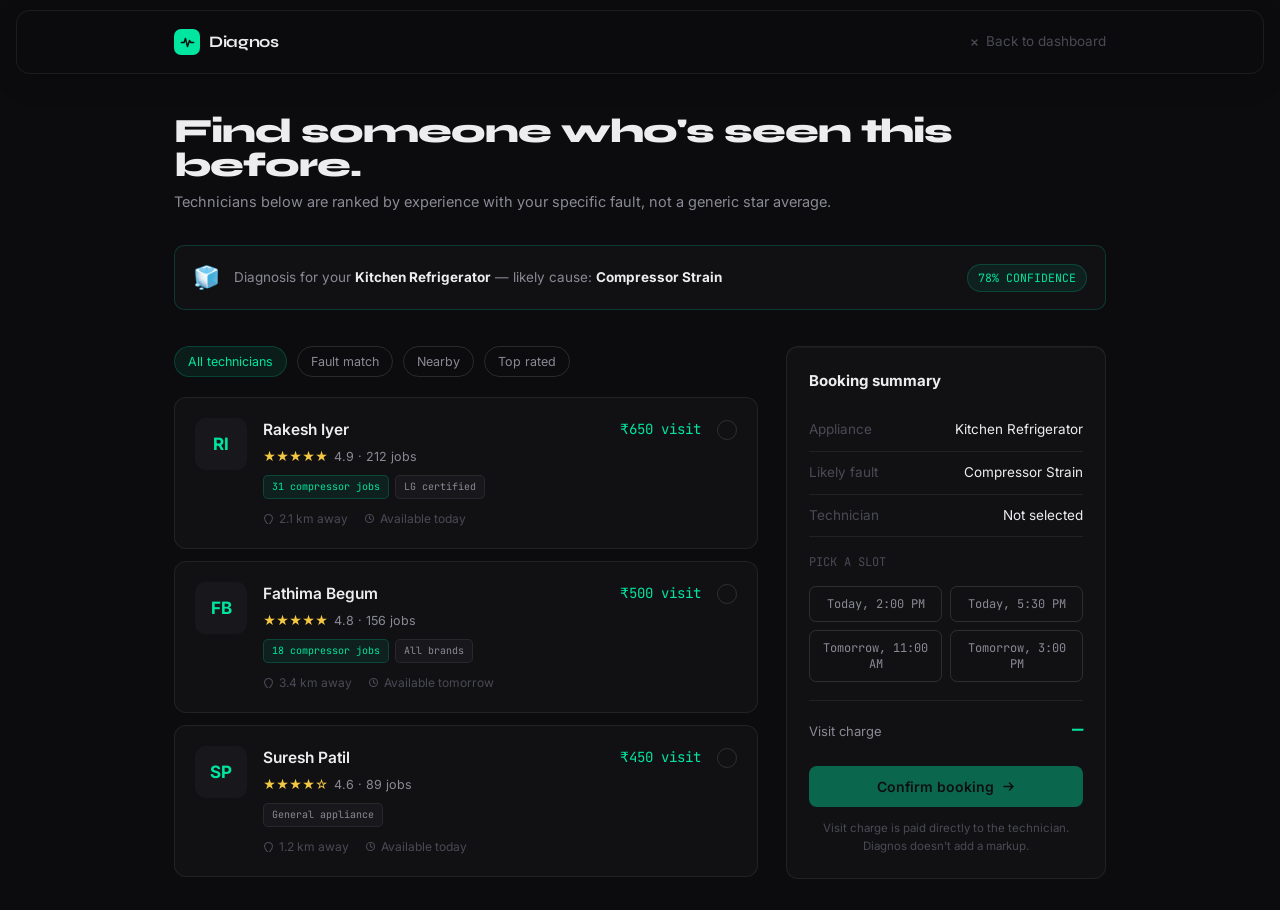
==== commit 437a4a94: "UI improvements" ====
--- a/book-technician.html
+++ b/book-technician.html
@@ -249,6 +249,8 @@
   .tech-card { flex-direction: column; }
 }
 </style>
+<script>(function(){try{var t=localStorage.getItem('diagnos_theme')||'dark';document.documentElement.setAttribute('data-theme',t)}catch(e){document.documentElement.setAttribute('data-theme','dark')}})();</script>
+<link rel="stylesheet" href="theme.css">
 </head>
 <body>
 <script src="auth.js"></script>
@@ -294,7 +296,66 @@
         </div>
 
         <div class="tech-list" id="techList">
-          <div style="color:var(--muted);font-size:13.5px;padding:20px 0;">Loading technicians...</div>
+
+          <div class="tech-card" data-id="1" data-price="650" data-name="Rakesh Iyer" data-eta="Today, 2:00 PM">
+            <div class="tech-avatar">RI</div>
+            <div class="tech-info">
+              <div class="tech-top">
+                <div class="tech-name">Rakesh Iyer</div>
+                <div class="tech-price mono">₹650 visit</div>
+              </div>
+              <div class="tech-rating"><span class="stars">★★★★★</span> 4.9 · 212 jobs</div>
+              <div class="tech-tags">
+                <span class="tech-tag match">31 compressor jobs</span>
+                <span class="tech-tag">LG certified</span>
+              </div>
+              <div class="tech-meta">
+                <span><svg width="11" height="11" viewBox="0 0 11 11" fill="none"><path d="M5.5 1.5C3.2 1.5 1.5 3.2 1.5 5.3c0 2.6 4 6.7 4 6.7s4-4.1 4-6.7C9.5 3.2 7.8 1.5 5.5 1.5Z" stroke="currentColor" stroke-width="1.1"/></svg>2.1 km away</span>
+                <span><svg width="11" height="11" viewBox="0 0 11 11" fill="none"><circle cx="5.5" cy="5.5" r="4" stroke="currentColor" stroke-width="1.1"/><path d="M5.5 3V5.5L7 6.5" stroke="currentColor" stroke-width="1.1" stroke-linecap="round"/></svg>Available today</span>
+              </div>
+            </div>
+            <div class="tech-radio"><div class="tech-radio-dot"></div></div>
+          </div>
+
+          <div class="tech-card" data-id="2" data-price="500" data-name="Fathima Begum" data-eta="Tomorrow, 11:00 AM">
+            <div class="tech-avatar">FB</div>
+            <div class="tech-info">
+              <div class="tech-top">
+                <div class="tech-name">Fathima Begum</div>
+                <div class="tech-price mono">₹500 visit</div>
+              </div>
+              <div class="tech-rating"><span class="stars">★★★★★</span> 4.8 · 156 jobs</div>
+              <div class="tech-tags">
+                <span class="tech-tag match">18 compressor jobs</span>
+                <span class="tech-tag">All brands</span>
+              </div>
+              <div class="tech-meta">
+                <span><svg width="11" height="11" viewBox="0 0 11 11" fill="none"><path d="M5.5 1.5C3.2 1.5 1.5 3.2 1.5 5.3c0 2.6 4 6.7 4 6.7s4-4.1 4-6.7C9.5 3.2 7.8 1.5 5.5 1.5Z" stroke="currentColor" stroke-width="1.1"/></svg>3.4 km away</span>
+                <span><svg width="11" height="11" viewBox="0 0 11 11" fill="none"><circle cx="5.5" cy="5.5" r="4" stroke="currentColor" stroke-width="1.1"/><path d="M5.5 3V5.5L7 6.5" stroke="currentColor" stroke-width="1.1" stroke-linecap="round"/></svg>Available tomorrow</span>
+              </div>
+            </div>
+            <div class="tech-radio"><div class="tech-radio-dot"></div></div>
+          </div>
+
+          <div class="tech-card" data-id="3" data-price="450" data-name="Suresh Patil" data-eta="Today, 5:30 PM">
+            <div class="tech-avatar">SP</div>
+            <div class="tech-info">
+              <div class="tech-top">
+                <div class="tech-name">Suresh Patil</div>
+                <div class="tech-price mono">₹450 visit</div>
+              </div>
+              <div class="tech-rating"><span class="stars">★★★★☆</span> 4.6 · 89 jobs</div>
+              <div class="tech-tags">
+                <span class="tech-tag">General appliance</span>
+              </div>
+              <div class="tech-meta">
+                <span><svg width="11" height="11" viewBox="0 0 11 11" fill="none"><path d="M5.5 1.5C3.2 1.5 1.5 3.2 1.5 5.3c0 2.6 4 6.7 4 6.7s4-4.1 4-6.7C9.5 3.2 7.8 1.5 5.5 1.5Z" stroke="currentColor" stroke-width="1.1"/></svg>1.2 km away</span>
+                <span><svg width="11" height="11" viewBox="0 0 11 11" fill="none"><circle cx="5.5" cy="5.5" r="4" stroke="currentColor" stroke-width="1.1"/><path d="M5.5 3V5.5L7 6.5" stroke="currentColor" stroke-width="1.1" stroke-linecap="round"/></svg>Available today</span>
+              </div>
+            </div>
+            <div class="tech-radio"><div class="tech-radio-dot"></div></div>
+          </div>
+
         </div>
       </div>
 
@@ -307,11 +368,7 @@
         </div>
         <div class="summary-row">
           <span class="k">Likely fault</span>
-          <span class="v" id="summaryFault">—</span>
-        </div>
-        <div class="summary-row">
-          <span class="k">Est. repair cost</span>
-          <span class="v" id="summaryCost">—</span>
+          <span class="v">Compressor Strain</span>
         </div>
         <div class="summary-row">
           <span class="k">Technician</span>
@@ -350,7 +407,7 @@
     <div class="confirmed-detail">
       <div class="confirmed-detail-row"><span class="k">Technician</span><span class="v" id="confTechName"></span></div>
       <div class="confirmed-detail-row"><span class="k">Time</span><span class="v" id="confSlot"></span></div>
-      <div class="confirmed-detail-row"><span class="k">Appliance</span><span class="v" id="confAppliance">—</span></div>
+      <div class="confirmed-detail-row"><span class="k">Appliance</span><span class="v">Kitchen Refrigerator</span></div>
       <div class="confirmed-detail-row"><span class="k">Visit charge</span><span class="v" id="confPrice"></span></div>
     </div>
 
@@ -365,46 +422,8 @@
 <script>
 'use strict';
 
-const API_BASE = 'http://127.0.0.1:8000';
-
 let selectedTech = null;
 let selectedSlot = null;
-
-// Load diagnosis context from sessionStorage
-let ctx = null;
-try {
-  const stored = sessionStorage.getItem('diagnos_booking_context');
-  if (stored) ctx = JSON.parse(stored);
-} catch(e) {}
-
-// Load context from URL params as fallback
-if (!ctx) {
-  const params = new URLSearchParams(location.search);
-  ctx = {
-    diagnosis_id: params.get('diagnosis_id'),
-    fault_name: params.get('fault'),
-    appliance_name: params.get('appliance') || 'Appliance',
-    confidence: null, cost_min: null, cost_max: null,
-  };
-}
-
-// Fill context strip if we have data
-if (ctx) {
-  const ctxText = document.querySelector('.context-strip .context-text');
-  const ctxConf = document.querySelector('.context-strip .context-conf');
-  if (ctx.fault_name && ctxText) {
-    ctxText.innerHTML = `Diagnosis for your <strong>${ctx.appliance_name || 'appliance'}</strong> — likely cause: <strong>${ctx.fault_name}</strong>`;
-  }
-  if (ctx.confidence && ctxConf) ctxConf.textContent = ctx.confidence.toFixed(0) + '% CONFIDENCE';
-
-  // Fill summary
-  const summaryFault = document.querySelector('.summary-row .v[id="summaryFault"]');
-  if (summaryFault) summaryFault.textContent = ctx.fault_name || '—';
-  if (ctx.cost_min != null && ctx.cost_max != null) {
-    const costEl = document.getElementById('summaryCost');
-    if (costEl) costEl.textContent = '₹' + Number(ctx.cost_min).toLocaleString('en-IN') + '–₹' + Number(ctx.cost_max).toLocaleString('en-IN');
-  }
-}
 
 const techList = document.getElementById('techList');
 const summaryTech = document.getElementById('summaryTech');
@@ -414,6 +433,20 @@
 function updateConfirmState() {
   confirmBtn.disabled = !(selectedTech && selectedSlot);
 }
+
+techList.querySelectorAll('.tech-card').forEach(card => {
+  card.addEventListener('click', () => {
+    techList.querySelectorAll('.tech-card').forEach(c => c.classList.remove('selected'));
+    card.classList.add('selected');
+    selectedTech = {
+      name: card.dataset.name,
+      price: card.dataset.price
+    };
+    summaryTech.textContent = selectedTech.name;
+    summaryPrice.textContent = '₹' + selectedTech.price;
+    updateConfirmState();
+  });
+});
 
 document.querySelectorAll('.slot-btn').forEach(btn => {
   btn.addEventListener('click', () => {
@@ -428,111 +461,15 @@
   chip.addEventListener('click', () => {
     document.querySelectorAll('.filter-chip').forEach(c => c.classList.remove('active'));
     chip.classList.add('active');
-    const filter = chip.dataset.filter;
-    let filtered = [...allTechnicians];
-    if (filter === 'match' && ctx?.fault_name) {
-      filtered = filtered.filter(t => t.specialties.includes(ctx.fault_name));
-    } else if (filter === 'rated') {
-      filtered.sort((a, b) => (b.rating||0) - (a.rating||0));
-    } else if (filter === 'nearby') {
-      filtered.sort((a, b) => (a.price_per_visit||0) - (b.price_per_visit||0));
-    }
-    techList.innerHTML = '';
-    filtered.forEach(t => techList.appendChild(renderTechCard(t)));
+    // Mock filter — in this demo all technicians remain visible regardless of filter.
   });
 });
 
-// Render technician cards from API data
-function renderTechCard(tech) {
-  const initials = tech.name.split(' ').map(w => w[0]).join('').toUpperCase();
-  const fullStars = Math.round(tech.rating || 0);
-  const stars = '★'.repeat(fullStars) + '☆'.repeat(5 - fullStars);
-  const isMatch = ctx && ctx.fault_name && tech.specialties.includes(ctx.fault_name);
-
-  let tagsHtml = '';
-  if (isMatch) tagsHtml += `<span class="tech-tag match">${ctx.fault_name} specialist</span>`;
-  tech.specialties.slice(0, 2).forEach(s => {
-    if (s !== ctx?.fault_name) tagsHtml += `<span class="tech-tag">${s}</span>`;
-  });
-
-  const card = document.createElement('div');
-  card.className = 'tech-card';
-  card.dataset.id = tech.id;
-  card.dataset.name = tech.name;
-  card.dataset.price = tech.price_per_visit || 0;
-  card.innerHTML = `
-    <div class="tech-avatar">${initials}</div>
-    <div class="tech-info">
-      <div class="tech-top">
-        <div class="tech-name">${tech.name}</div>
-        <div class="tech-price mono">₹${tech.price_per_visit || 0} visit</div>
-      </div>
-      <div class="tech-rating"><span class="stars">${stars}</span> ${(tech.rating||0).toFixed(1)} · ${tech.jobs_completed} jobs</div>
-      <div class="tech-tags">${tagsHtml}</div>
-      <div class="tech-meta">
-        <span><svg width="11" height="11" viewBox="0 0 11 11" fill="none"><path d="M5.5 1.5C3.2 1.5 1.5 3.2 1.5 5.3c0 2.6 4 6.7 4 6.7s4-4.1 4-6.7C9.5 3.2 7.8 1.5 5.5 1.5Z" stroke="currentColor" stroke-width="1.1"/></svg>${tech.service_area || 'Local'}</span>
-        <span><svg width="11" height="11" viewBox="0 0 11 11" fill="none"><circle cx="5.5" cy="5.5" r="4" stroke="currentColor" stroke-width="1.1"/><path d="M5.5 3V5.5L7 6.5" stroke="currentColor" stroke-width="1.1" stroke-linecap="round"/></svg>Available today</span>
-      </div>
-    </div>
-    <div class="tech-radio"><div class="tech-radio-dot"></div></div>
-  `;
-
-  card.addEventListener('click', () => {
-    techList.querySelectorAll('.tech-card').forEach(c => c.classList.remove('selected'));
-    card.classList.add('selected');
-    selectedTech = { id: tech.id, name: tech.name, price: tech.price_per_visit };
-    summaryTech.textContent = tech.name;
-    summaryPrice.textContent = '₹' + (tech.price_per_visit || 0);
-    updateConfirmState();
-  });
-
-  return card;
-}
-
-let allTechnicians = [];
-
-async function loadTechnicians() {
-  try {
-    const faultParam = ctx?.fault_name ? `?fault_name=${encodeURIComponent(ctx.fault_name)}` : '';
-    const res = await DiagnosAuth.authFetch(`${API_BASE}/technicians${faultParam}`);
-    if (!res.ok) throw new Error('Failed');
-    allTechnicians = await res.json();
-    techList.innerHTML = '';
-    allTechnicians.forEach(t => techList.appendChild(renderTechCard(t)));
-  } catch(e) {
-    techList.innerHTML = '<div style="color:var(--red);font-size:13px;padding:16px 0;">Could not load technicians. Please refresh.</div>';
-  }
-}
-
-loadTechnicians();
-
-confirmBtn.addEventListener('click', async () => {
+confirmBtn.addEventListener('click', () => {
   if (!selectedTech || !selectedSlot) return;
-  confirmBtn.disabled = true;
-  confirmBtn.textContent = 'Booking...';
-
-  // Try to create a real booking if we have a diagnosis_id
-  if (ctx?.diagnosis_id && selectedTech.id) {
-    try {
-      await DiagnosAuth.authFetch(`${API_BASE}/bookings`, {
-        method: 'POST',
-        headers: { 'Content-Type': 'application/json' },
-        body: JSON.stringify({
-          diagnosis_id: ctx.diagnosis_id,
-          technician_id: selectedTech.id,
-          scheduled_slot: selectedSlot,
-        }),
-      });
-      sessionStorage.removeItem('diagnos_booking_context');
-    } catch(e) {
-      console.warn('Booking API failed, showing confirmation anyway:', e);
-    }
-  }
-
   document.getElementById('confTechName').textContent = selectedTech.name;
   document.getElementById('confSlot').textContent = selectedSlot;
   document.getElementById('confPrice').textContent = '₹' + selectedTech.price;
-  document.getElementById('confAppliance').textContent = ctx?.appliance_name || 'Appliance';
 
   document.getElementById('bookingView').style.display = 'none';
   document.getElementById('confirmedView').classList.add('show');
@@ -540,5 +477,6 @@
 });
 </script>
 
+<script src="ui.js"></script>
 </body>
 </html>
--- a/theme.css
+++ b/theme.css
@@ -0,0 +1,142 @@
+/* Diagnos — shared theme layer: light mode, glass, floating UI, realistic effects.
+   Loaded AFTER each page's own <style>, so it overrides without editing the pages. */
+
+/* ───────── LIGHT MODE TOKENS ───────── */
+html[data-theme="light"] {
+  --bg:#F3F5FA; --surface:#FFFFFF; --surface-2:#ECEFF6;
+  --border:rgba(15,23,42,.08); --border-2:rgba(15,23,42,.15);
+  --text:#0F172A; --muted:#515C72; --dim:#8791A5;
+  --accent:#00A878; --accent-dim:#00A87814; --accent-bdr:#00A87840;
+  --red:#E5484D; --red-dim:#E5484D14; --yellow:#B97F00; --yellow-dim:#B97F0014;
+  color-scheme: light;
+}
+html[data-theme="dark"] { color-scheme: dark; }
+html { transition: background-color .3s; }
+body { animation: uiIn .55s ease both; }
+@keyframes uiIn { from { opacity: 0; } }
+
+html[data-theme="light"] #nav.solid,
+html[data-theme="light"] #topbar { background: rgba(255,255,255,.72); }
+html[data-theme="light"] .btn-primary { color:#fff; }
+html[data-theme="light"] .btn-primary:hover:not(:disabled) { background:#00BE8A; box-shadow:0 8px 24px rgba(0,168,120,.35); }
+html[data-theme="light"] .app-card, html[data-theme="light"] .mod-card, html[data-theme="light"] .plan,
+html[data-theme="light"] .testi, html[data-theme="light"] .tech-card, html[data-theme="light"] .appliance-card,
+html[data-theme="light"] .stat-card, html[data-theme="light"] .input-card, html[data-theme="light"] .app-pick,
+html[data-theme="light"] .q-card, html[data-theme="light"] .history-table, html[data-theme="light"] .summary-card {
+  box-shadow: 0 1px 2px rgba(15,23,42,.04), 0 10px 28px rgba(15,23,42,.06);
+}
+html[data-theme="light"] .terminal { box-shadow:0 30px 60px rgba(15,23,42,.14); }
+html[data-theme="light"] .sb-user-menu, html[data-theme="light"] .ui-fab { box-shadow:0 10px 28px rgba(15,23,42,.16); }
+html[data-theme="light"] .step { background:var(--surface); }
+html[data-theme="light"] .step:hover { background:var(--surface-2); }
+html[data-theme="light"] .side-panel, html[data-theme="light"] .sidebar { background:rgba(255,255,255,.8); }
+html[data-theme="light"] .tag-soon { background:rgba(15,23,42,.05); }
+
+/* ───────── GLASS + DEPTH (both themes) ───────── */
+.app-card,.mod-card,.plan,.testi,.stat-card,.appliance-card,.input-card,.q-card,.summary-card,.history-table,.cost-card,.cause-row {
+  box-shadow: inset 0 1px 0 rgba(255,255,255,.04);
+}
+.terminal { animation: uiFloat 8s ease-in-out infinite; }
+@keyframes uiFloat { 50% { transform: translateY(-10px); } }
+::selection { background: var(--accent); color:#04120C; }
+* { scrollbar-width: thin; scrollbar-color: var(--border-2) transparent; }
+
+/* floating navbar (landing) */
+#nav { top:10px; left:16px; right:16px; width:auto; border-radius:16px; padding:0 24px; border:1px solid transparent; }
+#nav.solid { border-color: var(--border); box-shadow:0 10px 32px rgba(0,0,0,.18); }
+/* floating top bar (sub pages) */
+#topbar { top:10px; margin:10px 16px 0; border-radius:14px; border:1px solid var(--border); box-shadow:0 8px 28px rgba(0,0,0,.14); }
+/* floating dashboard sidebar */
+.sidebar { top:12px; bottom:12px; left:12px; border:1px solid var(--border); border-radius:20px;
+  background: color-mix(in srgb, var(--surface) 82%, transparent); backdrop-filter: blur(18px) saturate(150%);
+  box-shadow:0 20px 50px rgba(0,0,0,.25); }
+.sb-link.active { box-shadow: inset 0 0 0 1px var(--accent-bdr), 0 0 18px var(--accent-dim); }
+
+/* ───────── BACKGROUND LAYERS ───────── */
+.ui-aurora { position:fixed; inset:0; z-index:-1; pointer-events:none; overflow:hidden; }
+.ui-aurora::after { content:''; position:absolute; inset:0; opacity:.06; mix-blend-mode:overlay;
+  background-image:url("data:image/svg+xml,%3Csvg xmlns='http://www.w3.org/2000/svg' width='160' height='160'%3E%3Cfilter id='n'%3E%3CfeTurbulence baseFrequency='.9' numOctaves='2'/%3E%3C/filter%3E%3Crect width='100%25' height='100%25' filter='url(%23n)'/%3E%3C/svg%3E"); }
+.ui-blob { position:absolute; width:46vw; height:46vw; border-radius:50%; filter:blur(90px); opacity:.16; animation: uiDrift 26s ease-in-out infinite alternate; }
+.ui-blob:nth-child(1) { background:#00E5A0; top:-14%; left:-8%; }
+.ui-blob:nth-child(2) { background:#5B7CFF; bottom:-20%; right:-10%; animation-duration:32s; }
+.ui-blob:nth-child(3) { background:#B05CFF; top:35%; left:42%; width:30vw; height:30vw; opacity:.09; animation-duration:38s; }
+html[data-theme="light"] .ui-blob { opacity:.22; }
+html[data-theme="light"] .ui-aurora::after { opacity:.05; mix-blend-mode:multiply; }
+@keyframes uiDrift { to { transform: translate(8vw,6vh) scale(1.15); } }
+.ui-spot { position:fixed; inset:0; z-index:-1; pointer-events:none;
+  background: radial-gradient(520px circle at var(--sx,50%) var(--sy,30%), rgba(0,229,160,.08), transparent 60%); }
+html[data-theme="light"] .ui-spot { background: radial-gradient(520px circle at var(--sx,50%) var(--sy,30%), rgba(0,168,120,.10), transparent 60%); }
+.ui-progress { position:fixed; top:0; left:0; right:0; height:3px; z-index:500; transform-origin:left;
+  transform:scaleX(var(--p,0)); background:linear-gradient(90deg,var(--accent),#7C9EFF,#B05CFF); box-shadow:0 0 12px var(--accent); }
+
+/* ───────── INTERACTIVE EFFECTS ───────── */
+.btn,.option-btn,.slot-btn,.filter-chip,.app-pick { position:relative; overflow:hidden; }
+.btn-primary::before { content:''; position:absolute; inset:0; pointer-events:none; transform:translateX(-130%);
+  background:linear-gradient(110deg,transparent 30%,rgba(255,255,255,.4) 50%,transparent 70%); transition:transform .8s var(--ease); }
+.btn-primary:hover::before { transform:translateX(130%); }
+.ui-ripple { position:absolute; border-radius:50%; pointer-events:none; background:currentColor; opacity:.22; transform:scale(0); animation:uiRip .65s ease-out forwards; }
+@keyframes uiRip { to { transform:scale(1); opacity:0; } }
+
+.ui-tilt { position:relative; transition:transform .18s ease-out, box-shadow .3s, border-color .18s, background .18s; will-change:transform; }
+.ui-tilt::after { content:''; position:absolute; inset:0; border-radius:inherit; pointer-events:none; opacity:0; transition:opacity .25s;
+  background:radial-gradient(260px circle at var(--mx,50%) var(--my,50%), rgba(255,255,255,.11), transparent 60%); }
+html[data-theme="light"] .ui-tilt::after { background:radial-gradient(260px circle at var(--mx,50%) var(--my,50%), rgba(0,168,120,.10), transparent 60%); }
+.ui-tilt:hover::after { opacity:1; }
+.ui-tilt:hover { box-shadow:0 22px 44px rgba(0,0,0,.32); }
+html[data-theme="light"] .ui-tilt:hover { box-shadow:0 22px 44px rgba(15,23,42,.14); }
+
+/* ───────── FLOATING DOCK ───────── */
+.ui-dock { position:fixed; right:20px; bottom:20px; z-index:400; display:flex; flex-direction:column; align-items:center; gap:10px; }
+.ui-items { display:flex; flex-direction:column; gap:10px; pointer-events:none; }
+.ui-dock.open .ui-items { pointer-events:auto; }
+.ui-fab { position:relative; width:46px; height:46px; border-radius:50%; display:grid; place-items:center; cursor:pointer; color:var(--text);
+  background:color-mix(in srgb, var(--surface) 78%, transparent); backdrop-filter:blur(14px) saturate(160%);
+  border:1px solid var(--border-2); box-shadow:0 10px 28px rgba(0,0,0,.35), inset 0 1px 0 rgba(255,255,255,.08);
+  transition:transform .3s var(--ease), opacity .25s, color .2s, border-color .2s; }
+.ui-fab svg { width:20px; height:20px; }
+.ui-fab:hover { transform:translateY(-3px) scale(1.07); color:var(--accent); border-color:var(--accent-bdr); }
+.ui-fab::before { content:attr(data-tip); position:absolute; right:calc(100% + 12px); top:50%; transform:translate(6px,-50%); white-space:nowrap;
+  font:500 12px var(--ff-body,sans-serif); padding:6px 10px; border-radius:8px; color:var(--text); background:var(--surface-2);
+  border:1px solid var(--border-2); opacity:0; pointer-events:none; transition:.18s; }
+.ui-fab:hover::before { opacity:1; transform:translate(0,-50%); }
+.ui-items .ui-fab { opacity:0; transform:translateY(16px) scale(.6); }
+.ui-dock.open .ui-items .ui-fab { opacity:1; transform:none; }
+.ui-dock.open .ui-items .ui-fab:hover { transform:translateY(-3px) scale(1.07); }
+.ui-items .ui-fab:nth-last-child(1){transition-delay:.02s} .ui-items .ui-fab:nth-last-child(2){transition-delay:.06s}
+.ui-items .ui-fab:nth-last-child(3){transition-delay:.10s} .ui-items .ui-fab:nth-last-child(4){transition-delay:.14s}
+.ui-items .ui-fab:nth-last-child(5){transition-delay:.18s}
+.ui-main { background:var(--accent); color:#04120C; border-color:transparent; box-shadow:0 10px 30px rgba(0,229,160,.4); }
+html[data-theme="light"] .ui-main { color:#fff; box-shadow:0 10px 30px rgba(0,168,120,.4); }
+.ui-main svg { transition:transform .4s var(--ease); }
+.ui-dock.open .ui-main svg { transform:rotate(135deg); }
+.ui-ico-moon { display:none; }
+html[data-theme="light"] .ui-ico-sun { display:none; }
+html[data-theme="light"] .ui-ico-moon { display:block; }
+.ui-fab.off { opacity:.55 !important; }
+
+/* toast */
+.ui-toast { position:fixed; left:50%; bottom:28px; z-index:600; transform:translate(-50%,20px); opacity:0; pointer-events:none;
+  padding:11px 18px; border-radius:100px; font:500 13px var(--ff-body,sans-serif); color:var(--text);
+  background:color-mix(in srgb, var(--surface) 85%, transparent); backdrop-filter:blur(14px);
+  border:1px solid var(--accent-bdr); box-shadow:0 14px 36px rgba(0,0,0,.3); transition:.35s var(--ease); }
+.ui-toast.show { opacity:1; transform:translate(-50%,0); }
+
+/* effects off / reduced motion / print */
+.ui-nofx .ui-blob, .ui-nofx .terminal, html.ui-nofx body { animation:none !important; }
+.ui-nofx .ui-spot, .ui-nofx .ui-aurora::after { display:none; }
+@media (prefers-reduced-motion: reduce) { .ui-blob, .terminal { animation:none !important; } }
+@media (max-width:760px) { .ui-dock { right:12px; bottom:12px; } .ui-fab { width:42px; height:42px; } .ui-fab::before { display:none; } .sidebar { border-radius:0; } }
+@media print { .ui-dock,.ui-aurora,.ui-spot,.ui-progress,.ui-toast { display:none !important; } }
+::view-transition-old(root), ::view-transition-new(root) { animation:none; mix-blend-mode:normal; }
+
+/* ───────── PERFORMANCE OVERRIDES (removes the GPU-heavy bits) ───────── */
+.ui-blob { filter:none !important; will-change:transform; }
+.ui-blob:nth-child(1) { background:radial-gradient(circle, #00E5A0 0, transparent 65%); }
+.ui-blob:nth-child(2) { background:radial-gradient(circle, #5B7CFF 0, transparent 65%); }
+.ui-blob:nth-child(3) { background:radial-gradient(circle, #B05CFF 0, transparent 65%); }
+.ui-aurora::after { display:none !important; }
+.terminal, body { animation:none !important; }
+.sidebar, .ui-fab, .ui-toast { backdrop-filter:none !important; }
+.ui-spot { inset:auto !important; top:0; left:0; width:640px; height:640px; margin:-320px 0 0 -320px; will-change:transform;
+  background:radial-gradient(circle, rgba(0,229,160,.10), transparent 60%) !important; }
+html[data-theme="light"] .ui-spot { background:radial-gradient(circle, rgba(0,168,120,.12), transparent 60%) !important; }
